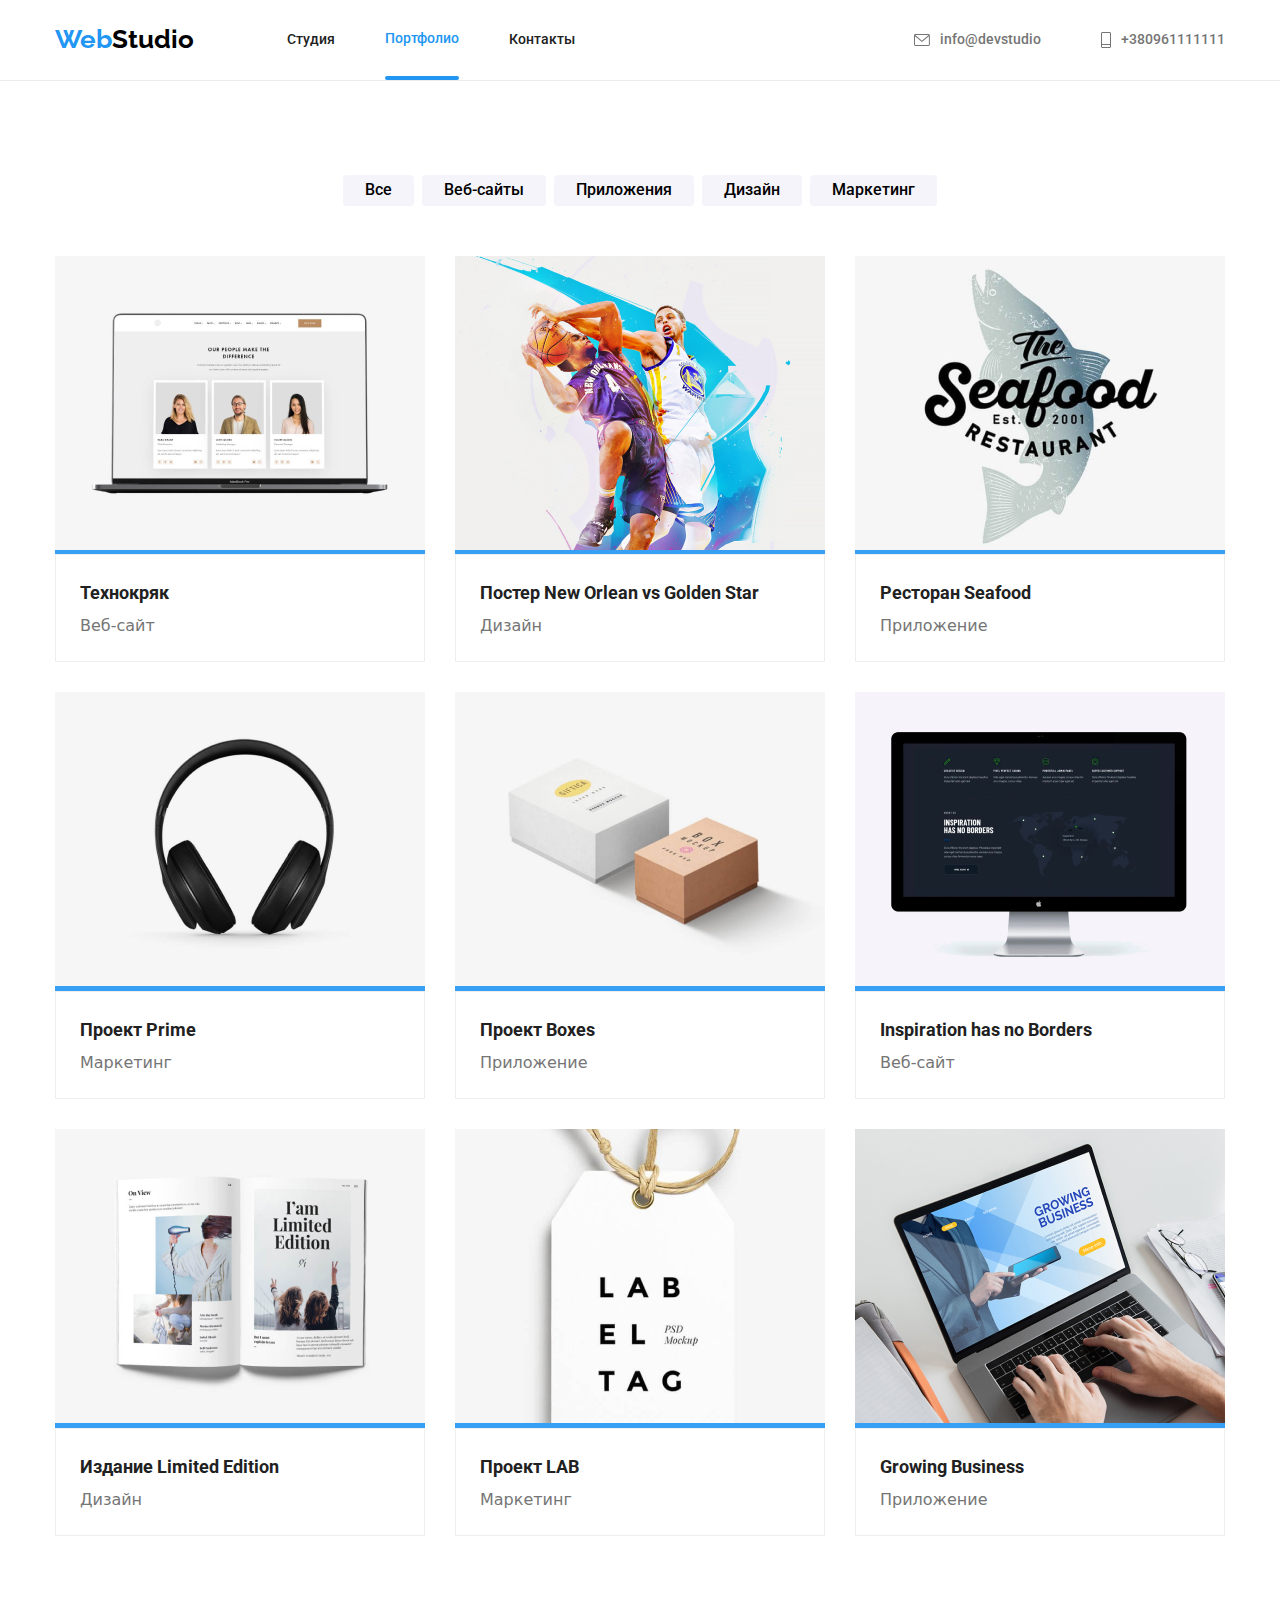
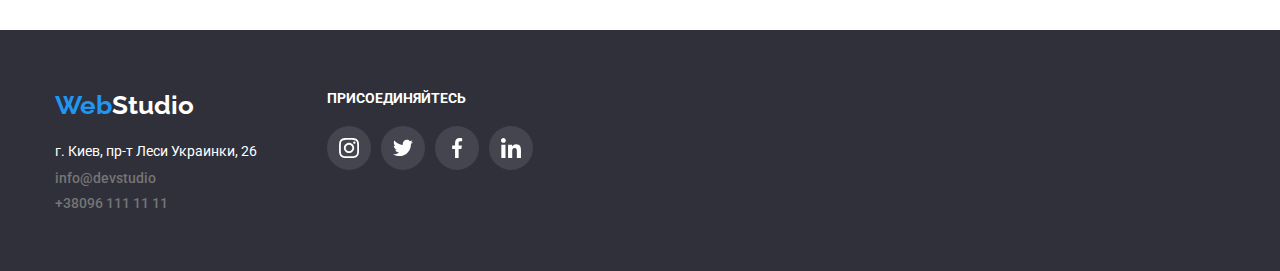
==== portfolio.html @ ab459bc2 "first commit" ====
<!DOCTYPE html>
<html lang="en">
<head>
    <meta charset="UTF-8">
    <meta http-equiv="X-UA-Compatible" content="IE=edge">
    <meta name="viewport" content="width=device-width, initial-scale=1.0">
    <title>Document</title>
    
    <link rel="stylesheet" href="https://cdnjs.cloudflare.com/ajax/libs/modern-normalize/1.0.0/modern-normalize.min.css">
    <link rel="stylesheet" href="./css/styles.css">
    <link rel="preconnect" href="https://fonts.gstatic.com">
    <link href="https://fonts.googleapis.com/css2?family=Raleway:wght@700&family=Roboto:wght@400;500;700;900&display=swap"
        rel="stylesheet">
</head>
<body>
    <header class="page-header">
        <div class="container">
        <!--upper part of site-->
        <a class="studio-link" href="./index.html"><span>Web</span>Studio</a>  
        <nav class="navigation" >
            <ul class="options">
                <li class="header-link">
                    <a class="link" href="./index.html">Студия</a>
                </li>
                <li class="header-link">
                    <a class="link-current" style="color: #2196F3" href="./portfolio.html">Портфолио</a>
                </li>
                <li class="header-link">
                    <a class="link" href="">Контакты</a>
                </li>
            </ul>
        </nav>
    <!--h2-->
    <ul class="email phone">
        <li class="our-contacts">
              
        <a class="header-link mail" href="mail:info@devstudio"> <svg class="icon-contact">
            <use href="./images/symbol-defs.svg#icon-envelope"></use>
        </svg> info@devstudio</a>

        </li>
        <li class="our-contacts">
            
            <a class="header-link telephone" href="tel:+380961111111"> <svg class="icon-contact-phone">
                <use href="./images/symbol-defs.svg#icon-Vector"></use>
            </svg> +380961111111</a>

        </li>
    </ul>

      </div>
    </header>

<main>
    <!--buttons section-->
<section class="container-buttons bigger-section">
<div class="container-pictures">

    <ul class="buttons">
        <li class="button-list">
            <button type="button" class="button-one">Все</button>
        </li>
        <li class="button-list">
            <button type="button" class="button-one">Веб-сайты</button>
        </li>
        <li class="button-list">
            <button type="button" class="button-one">Приложения</button>
        </li>
        <li class="button-list">
            <button type="button" class="button-one">Дизайн</button>
        </li>
        <li class="button-list"> 
            <button type="button" class="button-one">Маркетинг</button>
        </li>
    </ul>



<!--pictures -->


    <ul class="first-pics">

    <li class="last-pics">
    <a class="thumb" href="">
    <article>

        <div class="overlay-card">
            <img src="./images/proj1.jpg" alt="project1" width="370" />

            <div class="proj-overlay">
                <p class="overlay-text">
                    Технокряк это современная площадка распространения коронавируса. Компании используют эту платформу для цифрового шпионажа и атак на защищённые сервера конкурентов.
                </p>

           </div>
        </div>


        <div class="big-border">
            <h4>Технокряк</h4>
            <h5>Веб-сайт</h5>
        </div>
    </article>
    </a>
    </li>
    
        <li class="last-pics">
            <a class="thumb" href="">
                <article>
            
                    <div class="overlay-card">
            <img src="./images/proj2.jpg" alt="project2" width="370" />
            <div class="proj-overlay">
                <p class="overlay-text">
                    Технокряк это современная площадка распространения коронавируса. Компании используют эту платформу для цифрового шпионажа и атак на защищённые сервера конкурентов.
                </p>

           </div>
        </div>
        <div class="big-border">
            <h4>Постер New Orlean vs Golden Star</h4>
            <h5>Дизайн</h5>
        </div>
        </li>

        <li class="last-pics">
            <a class="thumb" href="">
                <article>
            
                    <div class="overlay-card">
            <img src="./images/proj3.jpg" alt="project3" width="370" />
            <div class="proj-overlay">
                <p class="overlay-text">
                    Технокряк это современная площадка распространения коронавируса. Компании используют эту платформу для цифрового шпионажа и атак на защищённые сервера конкурентов.
                </p>

           </div>
        </div>
        <div class="big-border"> 
            <h4>Ресторан Seafood</h4>
            <h5>Приложение</h5>
        </div>
        </li>

        <li class="last-pics">
            <a class="thumb" href="">
                <article>
            
                    <div class="overlay-card">
            <img src="./images/proj4.jpg" alt="project4" width="370" />
            <div class="proj-overlay">
                <p class="overlay-text">
                    Технокряк это современная площадка распространения коронавируса. Компании используют эту платформу для цифрового шпионажа и атак на защищённые сервера конкурентов.
                </p>

           </div>
        </div>
        <div class="big-border">
            <h4>Проект Prime</h4>
            <h5>Маркетинг</h5>
        </div>
        </li>

        <li class="last-pics">
            <a class="thumb" href="">
                <article>
            
                    <div class="overlay-card">
            <img src="./images/proj5.jpg" alt="project5" width="370" />
            <div class="proj-overlay">
                <p class="overlay-text">
                    Технокряк это современная площадка распространения коронавируса. Компании используют эту платформу для цифрового шпионажа и атак на защищённые сервера конкурентов.
                </p>

           </div>
        </div>
        <div class="big-border">
            <h4>Проект Boxes</h4>
            <h5>Приложение</h5>
        </div>
        </li>

        <li class="last-pics">
            <a class="thumb" href="">
                <article>
            
                    <div class="overlay-card">
            <img src="./images/proj6.jpg" alt="project6" width="370" />
            <div class="proj-overlay">
                <p class="overlay-text">
                    Технокряк это современная площадка распространения коронавируса. Компании используют эту платформу для цифрового шпионажа и атак на защищённые сервера конкурентов.
                </p>

           </div>
        </div>
        <div class="big-border">
            <h4>Inspiration has no Borders</h4>
            <h5>Веб-сайт</h5>
        </div>
        </li>

        <li class="last-pics">
            <a class="thumb" href="">
                <article>
            
                    <div class="overlay-card">
            <img src="./images/proj7.jpg" alt="project7" width="370" />
            <div class="proj-overlay">
                <p class="overlay-text">
                    Технокряк это современная площадка распространения коронавируса. Компании используют эту платформу для цифрового шпионажа и атак на защищённые сервера конкурентов.
                </p>

           </div>
        </div>
        <div class="big-border">
            <h4>Издание Limited Edition</h4>
            <h5>Дизайн</h5>
        </div>
        </li>

        <li class="last-pics">
            <a class="thumb" href="">
                <article>
            
                    <div class="overlay-card">
            <img src="./images/proj8.jpg" alt="project8" width="370" />
            <div class="proj-overlay">
                <p class="overlay-text">
                    Технокряк это современная площадка распространения коронавируса. Компании используют эту платформу для цифрового шпионажа и атак на защищённые сервера конкурентов.
                </p>

           </div>
        </div>
        <div class="big-border">
            <h4>Проект LAB</h4>
            <h5>Маркетинг</h5>
        </div>
        </li>

        <li class="last-pics">
            <a class="thumb" href="">
                <article>
            
                    <div class="overlay-card">
            <img src="./images/proj9.jpg" alt="project9" width="370" />
            <div class="proj-overlay">
                <p class="overlay-text">
                    Технокряк это современная площадка распространения коронавируса. Компании используют эту платформу для цифрового шпионажа и атак на защищённые сервера конкурентов.
                </p>

           </div>
        </div>
        <div class="big-border">
            <h4>Growing Business</h4>
            <h5>Приложение</h5>
        </div>
        </li>
    </ul>

</div>
</section>

</main>

<footer>
    
        <div class="last-container">
   
<ul class="footer-contacts">
<a class="website-name-footer" href="./index.html"><span>Web</span>Studio</a>

<adress>
    <div class="container-adress">
    <h6>г. Киев, пр-т Леси Украинки, 26</h6>
        

            <li>
                <a class="header-link one" href="mailto:info@devstudio">info@devstudio</a>
            </li>
            <li>
                <a class="header-link" href="tel:+380961111111">+38096 111 11 11</a>
            </li>
    </div>        
</adress>    
</ul>     

<ul class="footer-icons">
            <h3 class="adress-divide">ПРИСОЕДИНЯЙТЕСЬ</h3>
            <ul class="footer-media">
                <li class="media-icon">
                  <a class="last-icons" href="">
                      <svg class="button-icon my-footer">
                          <use href="./images/symbol-defs.svg#icon-instagram"></use>
                      </svg>
                  </a>
                </li>
                <li class="media-icon">
                    <a class="last-icons" href="">
                        <svg class="button-icon my-footer">
                            <use href="./images/symbol-defs.svg#icon-twitter"></use>
                        </svg>
                    </a>
                </li>
                <li class="media-icon">
                    <a class="last-icons" href="">
                        <svg class="button-icon my-footer">
                            <use href="./images/symbol-defs.svg#icon-facebook"></use>
                        </svg>
                    </a>
                </li>
                <li class="media-icon">
                    <a class="last-icons" href="">
                        <svg class="button-icon my-footer">
                            <use href="./images/symbol-defs.svg#icon-linkedin"></use>
                        </svg>
                    </a>
                </li>
        </ul>
       
</ul>
         
    

</div>

</footer>

</body>
</html>
---- css/styles.css ----
:root {
  --accent-color: var(--accent-color) #2196f3;
  --main-colour: #212121;
  --second-colour: #757575;
  --main-title-color: #ffffff;
  --button-color: #ffffff;
  --p-color: #757575;
  --adress-color: #ffffff;

}

/*універсальний селектор */

/** {
  box-sizing: border-box;
  margin: 0px;
  padding: 0px;}*/


span {
  color: #2196f3;
}

.main-title h1{
text-transform: uppercase;
font-family: Roboto;
font-style: normal;
font-weight: 900;
font-size: 44px;
line-height: 1.3;
color: #FFFFFF;
text-align: center;
margin-top: 0;
}
.backdrop{
  visibility: inherit;
  position: fixed;
  top: 0;
  left: 0;
  width: 100%;
  height: 100%;
  background-color: rgba(0, 0, 0, 0.2);;
  opacity: 1;
  transition: opacity 250ms cubic-bezier(0.4, 0, 0.2, 1);
}
.backdrop.is-hidden{
opacity: 0;
pointer-events: none;
visibility: hidden;
}

.close{
  fill: black;
  stroke: 1px;
  width: 30px;
  height: 30px;
  background-color: transparent;
}
.modal{
  position: absolute;
  top: 50%;
  left: 50%;
  transform: translate(-50%, -50%) scale(1);

  width: 528px;
  height: 581px;
  background-color: #FFFFFF;
  padding: 40px 43px;
  box-shadow: 0px 1px 3px rgba(0, 0, 0, 0.12), 0px 1px 1px rgba(0, 0, 0, 0.14), 0px 2px 1px rgba(0, 0, 0, 0.2);
  border-radius: 4px; 
}

.modal-button{
position: absolute;
top: 8px;
right: 8px;
width: 30px;
height: 30px;
background-color: white;
border: 1px solid rgba(0, 0, 0, 0.1);
border-radius: 50%;
margin-top: 8px;
margin-right: 8px;
display: flex;
align-items: center;
cursor: pointer;
transition: fill 250ms cubic-bezier(0.4, 0, 0.2, 1);
}
.modal-button:hover,
.modal-button:focus{
  fill: #2196F3;
}



.box {
  width: 1200px;
  margin-left: auto;
  margin-right: auto;
  margin-bottom: 0;
}
.main-title{
  max-width: 1600px;
  padding-top: 200px;
  padding-bottom: 200px;
  margin: 0 auto;
  background: linear-gradient( to right, rgba(47, 48, 58, 0.4), rgba(47, 48, 58, 0.4)),url(../images/background.jpg);
background-size: 1600px;
}
  
.header-link {
color: #757575;
font-family: Roboto;
font-style: normal;
font-weight: 500;
font-size: 14px;
line-height: 1.1;
transition-property: color;
transition-duration: 250ms;
transition-timing-function: cubic-bezier(0.4, 0, 0.2, 1);

}

.one{
  margin-bottom: 9px;
  margin-top: 9px;
}

.header-link:hover,
.header-link:focus {
  color: #2196f3;
}



.phone a {
  display: flex;
  align-items: center;
}

.mail::before{
background-image: url(../images/team2.jpg);
fill: red;
width: 16px;
height: 12px;
stroke: #757575;

}


.email-icon:hover {
  stroke: #2196F3 ;
  fill: #2196F3;
}

.icon-contact{
width: 16px;
height: 12px;
fill: #757575;
margin-right: 10px;
fill: currentColor;
}

.icon-contact:hover{
  border: 1px;
  fill: #2196F3;
}

.icon-contact-phone{
  width: 10px;
  height: 16px;
  fill: #757575; 
  margin-right: 10px;
  fill: currentColor;
}
.our-contacts{
  display: flex;
  align-items: center;
}

.icon-contact-phone:hover{
  border: 1px;
  fill: #2196F3;
}
.our-contacts a{
margin-left: 10px;
}
  .email {
  display: flex;
  margin-left: auto;
  font-family: Roboto;
  font-style: normal;
  font-weight: 500;
  font-size: 14px;
  line-height: 1.14px;
  }
  .email li:not(:last-child) {
    margin-right: 50px;
  }

.studio-link{
  font-family: Raleway;
  font-style: normal;
  font-weight: bold;
  font-size: 26px;
  line-height: 1.2;
  color: #000000;
  margin-right: 93px;
  }

  /*.container-buttons li {
  display: inline-block;
  font-family: Roboto;
  font-style: normal;
  font-weight: 500;
  font-size: 16px;
  line-height: 1.6;
  color: var(--main-colour);
  background-color: #F5F4FA;
  border-radius: 4px; 
  width: 1200px;
  margin: 0 auto;
  margin-bottom: 50px;
 }*/



.container-buttons:hover,
:focus {color: white;
}
.bigger-section{
  padding-top: 94px;
  padding-bottom: 94px;
}
.button-one {
text-align: center;
cursor: pointer;
padding: 6px 22px;
background-color: #f5f4fa;
border: transparent;
border-radius: 4px;
font-family: Roboto;
font-weight: 500;
transition-duration: 250ms;
box-shadow: color;
transition-property: background-color, color, box-shadow;
transition-timing-function: cubic-bezier(0.4, 0, 0.2, 1);
}

.button-one:hover,
.button-one:focus {
  color: white;
  background-color: #2196F3;

  box-shadow: 0px 3px 1px rgba(0, 0, 0, 0.1), 0px 1px 2px rgba(0, 0, 0, 0.08), 0px 2px 2px rgba(0, 0, 0, 0.12);
}
ul {
  list-style: none;
  margin: 0;
  padding: 0;

}

a {
  text-decoration: none;
  color: inherit;
}

.darkFontSecond {
  background-color: #2f303a;
  width: 1600px;
  height: 252px;
  left: 0px;
  top: 1628px;
}
/*section {
  background: #e5e5e5;*/

.page {
  border: 1px solid black;
}
  .page-header {
    border-bottom: 1px solid #ECECEC;
    padding-top: 24px;
    padding-bottom: 24px;
  }

/*section {
  background: #e5e5e5;*/
}


background-image: url("../images/background.jpg");
h1 {
  display: inline-block;
 list-style: none;
 margin: 0;
 padding: 0;
 margin-top: 0;
 margin-bottom: 30px;
}
.container {
  display: flex;
  width: 1200px;
  padding-left: 15px;
  padding-right: 15px;
  margin: 0 auto;
  align-items: center;
  border-bottom: 1px solid transparent;
}
.navigation a {
  align-items: center;
  display: flex;
  font-family: Roboto;
  font-size: 14px;
  font-style: normal;
  font-weight: 500;
  line-height: 1.1;
  color: var(--main-colour);
 
}
.navlist {
display: flex;
margin-top: 32px;
margin-bottom: 32px;
margin-left: 93px;
width: 294px;
}

.descript{
  display: flex;
  justify-content: space-between;
  margin-right: 30px;
}

.navlist > .header-link:not(:last-child) {
  margin-right: 50px;
}

.contactlist {
  display: flex;
  margin-left: auto;
}

.options .link{
  text-decoration: none;
  font-weight: 500;
  font-size: 14px;
  line-height: 1.2;
  transition-property: color;
  transition-duration: 250ms;
  transition-timing-function: cubic-bezier(0.4, 0, 0.2, 1);
}
.options:hover,
.options:focus{
color: #2196F3;
}
.link-current{
  color: #2196F3;
  position: relative;
}

.link-current::after{
  display: block;
  content: "";
  position: absolute;
  left: 0;
  bottom: 0;
  top: 45px;
  display: block;
  width: 100%;
  height: 4px;
  background-color: #2196F3;
  opacity: 0;
  transition: opacity 250ms cubic-bezier(0.4, 0, 0.2, 1);
}
.link-current::after{
  opacity: 1;
  border-radius: 2px;

}
.options {
  display: flex;
  /*margin-top: 32px;
  margin-bottom: 32px;
  margin-left: 93px;
  width: 294px;*/
  justify-content: space-between;
  }

.options li:not(:last-child) {
  margin-right: 50px;
}


.header-link {
  display: block;
  position: relative;
  text-decoration: none;

}

.buttons {
display: flex;
justify-content: center;
margin-bottom: 50px;
}

.buttons >.button-list:not(:last-child){
  margin-right: 8px;
}
.button-first:hover,
.button-first:focus {
  color: white;
}

.button-first  {
  font-family: Roboto;
  font-weight: 700;
  font-style: normal;
  font-size: 16px;
  line-height: 1.8;
  color: var(--button-color);
  background-color: #2196F3;
  border-radius: 4px;
  cursor: pointer;
  padding: 10px 32px;
  border: 1px solid #2196F3;
  margin-top: 30px;
  margin-left: auto;
  margin-right: auto;
  display: block;
  cursor: pointer;
}

h3{
  list-style: none;
 margin: 0;
 padding: 0;
 margin-bottom: 10px;
}
p{
 margin: 0;
 padding: 0;
}

.small-border{
  padding-top: 30px;
  padding-bottom: 30px;
  padding-left: 32px;
 padding-right: 32px;
 text-align: center;
 background-color: #ffffff;
}
.small-border-two{
  padding-top: 30px;
  padding-bottom: 30px;
  padding-left: 32px;
 padding-right: 32px;
 text-align: center;
 background-color: #ffffff;
  
}
.small-border-three{
  padding-top: 30px;
  padding-bottom: 30px;
  padding-left: 32px;
 padding-right: 32px;
 text-align: center;
 background-color: #ffffff;
  
}
.small-border-four{
  padding-top: 30px;
  padding-bottom: 30px;
  padding-left: 32px;
 padding-right: 32px;
 text-align: center;
 background-color: #ffffff;
  
}
.details-section{
  padding-top: 94px;
  padding-bottom: 94px;
}
.container-details{
  width: 1200px;
  padding-left: 15px;
  padding-right: 15px;
  margin: 0 auto;
}
.container-details h3 {
  font-family: Roboto;
  font-style: normal;
  font-weight: bold;
  font-size: 16px;
  line-height: 1.3;
  color: var(--main-colour);
}
.container-details p {
  font-family: Roboto;
  font-style: normal;
  font-weight: normal;
  font-size: 14px;
  line-height: 1.7;
  color: var(--second-colour);
}
.small-title {
  margin-bottom: 10px;
  text-align: center;
}

.box-one{
width: 270px;
height: 120px;
background: #F5F4FA;
border-radius: 4px;

background-image: url(../images/description.svg);
background-repeat: no-repeat;
background-position: center;
margin-bottom: 30px;
display: flex;
align-items: center;
justify-content: space-between;
}

.box-two{
  width: 270px;
  height: 120px;
  background: #F5F4FA;
  border-radius: 4px;
  background-image: url(../images/description-1.svg);
  background-repeat: no-repeat;
  background-position: center;
  margin-bottom: 30px;
display: flex;
align-items: center;
justify-content: space-between;
  }

.box-three{
  width: 270px;
  height: 120px;
  background: #F5F4FA;
  border-radius: 4px;
  
  background-image: url(../images/description-2.svg);
  background-repeat: no-repeat;
  background-position: center;
  margin-bottom: 30px;
display: flex;
align-items: center;
justify-content: space-between;
}

.box-four{
width: 270px;
height: 120px;
background: #F5F4FA;
border-radius: 4px;

background-image: url(../images/description-3.svg);
background-repeat: no-repeat;
background-position: center;
margin-bottom: 30px;
display: flex;
align-items: center;
justify-content: space-between;
}

 h2{
  font-family: Roboto;
  font-style: normal;
  font-weight: bold;
  font-size: 36px;
  line-height: 1.2;
  color: var(--main-colour);
  
}
.container-pics{
width: 1200px;
padding-left:15px ;
padding-right: 15px;
margin: 0 auto;
padding-bottom: 94px;

.container-pics-three{
  padding-bottom: 94px;
}
}


.main-pic{
position: relative;
}
.small-pic{
position: absolute;
width: 370px;
height: 70px;
background-color: #2F303A;
opacity: 80%;
bottom: 0;
display: flex;
align-items: center;
justify-content: center;
}

.small-pic h6{
  text-align: center;
  font-family:Roboto;
  font-weight: 700;
  font-style: normal;
  font-size: 14px;
  line-height: 1.14;
color: #FFFFFF;
text-transform: uppercase;
margin-left: auto;
margin-right: auto;
margin: 0;
padding: 0;
 
}

.card-set {
  padding: 0px;
  margin: 0px;
  list-style: none;
  display: flex;
  flex-wrap: wrap;
}

.card-set >.item:not(:last-child) {
margin-right: 30px;
}

.container-team{
  width: 1200px;
  margin-left: auto;
  margin-right: auto;
  background-color: #F5F4FA;
  padding-left: 15px;
  padding-right: 15px;
}

.team-section{
  padding-top: 94px;
  padding-bottom: 94px ;
  background-color:#F5F4FA;
}
.my-team {
  display: flex;
  margin: 0;
  padding: 0;
  list-style: none;
}
.my-team > .team-items:not(:last-child) {
margin-right: 30px;
}

p{
  text-align: center;
}

.social-media{
  width: 44px;
  height: 44px;
  background-color: rgba(255, 255, 255, 0.1);;
  border-radius: 50px;
  justify-content: center;
  align-items: center;
}

.social-media:hover,
.social-media:focus {
  border: 1px;
  fill: white;
  color: #2196F3;
}



.insta-icon{
  width: 20px;
  height: 20px;
}

.change-insta {
  
width: 44px;
height: 44px;
display: flex;
border-radius: 50px;
justify-content: center;
align-items: center;

fill: #AFB1B8;
background-color:transparent;
transition-property: fill, background-color;
transition-duration: 250ms;
transition-timing-function: cubic-bezier(0.4, 0, 0.2, 1);

}

.change-insta:hover,
.change-insta:focus {
  background-color:#2196F3;
  fill: white;
}

.my-footer {
  width: 20px;
  height: 20px;
  fill: white;
  justify-content: center;
  align-items: center;
}
.media {
  display: flex;
  width: 206px;
  margin: 0;
  padding: 0;
  margin-top: 20px;
  justify-content: space-between;
  margin-left: auto;
  margin-right: auto;
}
footer{
  padding-top: 60px;
  padding-bottom: 60px;
  background-color: #2f303a;
}
}
.footer-icons{
  display: flex;
  width: 206px;
  margin: 0;
  padding: 0;
  margin-top: 20px;
  margin-left: auto;
  margin-right: auto;
}

.footer-media{
 display: flex;
 width: 206px;
 margin: 0;
 padding: 0;
 margin-top: 20px;
 justify-content: space-between;
 margin-left: auto;
 margin-right: auto;
}

/*.footer-icons{
  display: flex;
  flex-direction: column;
  justify-content: space-between;
}*/
.last-icons{
width: 44px;
height: 44px;
background-color: rgba(255, 255, 255, 0.1);
display: flex;
border-radius: 50px;
justify-content: center;
transition-property:background-color;
align-items: center;}


.last-icons:hover,
.last-icons:focus{
background-color: #2196F3;
}

.media > .media-icon:not(:last-child){
  margin-right: 10px;
}




.footer-media {
  display: flex;
  width: 206px;
  margin: 0;
  padding: 0;
  margin-top: 20px;
  justify-content: space-between;
  margin-left: auto;
  margin-right: auto;
}
.footer-media > .media-icon:not(:last-child){
  margin-right: 10px;
}



/*.footer-media li{
width: 44px;
height: 44px;
background-color: rgba(255, 255, 255, 0.1);;
border-radius: 50px;
justify-content: center;
align-items: center;
}

.footer-media li:hover{
  background-color:#2196F3
}*/

/*.footer-icons {
display: flex;
justify-content: space-between;
margin: 0;
padding: 0;
}*/

.company-divide:hover,
.company-divide:focus {
  color: #2196F3;
}


.company-divide{
  display: flex;
  justify-content: space-between;
 margin: 0;
 padding: 0;
}
.company-divide >.company-li:not(:last-child){
  margin-right: 30px;
}
.company-li{
  margin-left: auto;
 margin-right: auto;
}

.logo-icon{
  width: 106px;
  height: 60px;
 
}

.change-company {
  fill: #AFB1B8;

  padding: 16px 32px;
  border: 1px solid #AFB1B8;
  border-radius: 4px;
  margin-left: auto;
  margin-right: auto;
  display: block;
  text-align: center;
  transition-property: fill, border-color;
  transition-duration: 250ms;
  transition-timing-function: cubic-bezier(0.4, 0, 0.2, 1);
}

.change-company:hover,
.change-company:focus{
  fill: #2196F3;
  border-color: #2196F3;
}

 

.clients-section {
  padding: 0;
  padding-bottom: 94px;
  padding-top: 94px;
}
.container-clients h2{
  margin-bottom: 50px;
  
}
.company{
margin-right: 30px;
background-image: url(../images/logo.svg);
background-repeat: no-repeat;
background-position: center;
}


.company-zero{
  background-image: url(../images/logo.svg);
  background-repeat: no-repeat;
background-position: center;
}

.company-one{
  
  background-image: url(../images/logo-one.svg);
  background-repeat: no-repeat;
  background-position: center;
}
.company-two{
  
  background-image: url(../images/logo-2.svg);
  background-repeat: no-repeat;
  background-position: center;
}
.company-three{
  
  background-image: url(../images/logo-33.svg);
  background-repeat: no-repeat;
  background-position: center;
}
.company-four{
  
  background-image: url(../images/icon-client4.svg);
  color: #AFB1B8;
  background-repeat: no-repeat;
  background-position: center;
}
.company-five{
 
  background-image: url(../images/logo-5.svg);
  background-repeat: no-repeat;
  background-position: center;
}
.container-clients{
  width: 1200px;
  margin-left: auto;
  margin-right: auto;
  padding-left: 15px;
  padding-right: 15px;
  }

.company {
width: 170px;
height: 92px;
border: 1px solid #AFB1B8;
box-sizing: border-box;
border-radius: 4px;
}
.company-one{
  width: 170px;
  height: 92px;
  border: 1px solid #AFB1B8;
  box-sizing: border-box;
  border-radius: 4px;
}
.company-two{
  width: 170px;
  height: 92px;
  border: 1px solid #AFB1B8;
  box-sizing: border-box;
  border-radius: 4px;
}
.company-three{
  width: 170px;
  height: 92px;
  border: 1px solid #AFB1B8;
  box-sizing: border-box;
  border-radius: 4px;
}
.company-four{
  width: 170px;
  height: 92px;
  border: 1px solid #AFB1B8;
  box-sizing: border-box;
  border-radius: 4px;
}
.company-five {
  width: 170px;
  height: 92px;
  border: 1px solid #AFB1B8;
  box-sizing: border-box;
  border-radius: 4px;
}


h2 {
  font-family: Roboto;
  font-style: normal;
  font-weight: bold;
  font-size: 36px;
  line-height: 1.2;
  color: var(--main-colour);
  text-align: center;
  list-style: none;
 margin: 0;
 padding: 0;
 margin-bottom: 50px;
}



.container-third h3 {
  font-family: Roboto;
  font-style: normal;
  font-weight: 500;
  font-size: 16px;
  line-height: 1.2;
  color: var(--main-colour);
}

.container-third p {
  font-family: Roboto;
  font-style: normal;
  font-weight: normal;
  font-size: 16px;
  line-height: 1.2;
  color: var(--p-color);
}


.last-container{
  width: 1200px;
  padding-left: 15px;
  padding-right: 15px;
  margin: 0 auto;
}
.last-container{
  display: flex;
}
.container-adress{
  font-family: Roboto;
  font-style: normal;
  font-weight: normal;
  font-size: 14px;
  line-height: 1.5;
  color: white;
}
.last-container h6 {
font: Roboto;
font-weight: 400px;
list-style: none;
size: 14px;
color: #ffffff;
margin-bottom: 9px;
}

.footer-contacts {
  margin-right: 70px;
}
h6 {
  font-family: Roboto;
  font-style: normal;
  font-weight: normal;
  font-size: 14px;
  line-height: 1.5;
  color: white;
  margin-top: 20px;
  margin-bottom: 9px;
  
}

.footer-contacts p{
font: Roboto;
font-weight: 400;
font-style: normal;
size: 14px;
line-height: 1.7px;
color: #FFFFFF;
margin-bottom: 9px;

}


.adress-divide {
  font-family: Roboto;
  font-weight: 700;
  font-style: normal;
  font-size: 14px;
  Line height: 1.17px;
  color: white;
  margin-bottom: 20px;
}

.website-name-footer {
  color: #ffffff;
  font-family: Raleway;
  font-style: normal;
  font-weight: bold;
  font-size: 26px;
  line-height: 1.2;
  margin-bottom: 20px;
  display: block;
}
.website-name-footer a {
  margin-bottom: 20px;
}
.container-pictures{
  width: 1200px;
  margin: 0 auto;
  padding: 0 15px;
}



.big-border {
  align-items: center;
  display: block;
  padding: 20px 24px;
  border: 1px solid #EEEEEE;
  

}

/*.techno:hover .techno-text{
  opacity: 90%;
}

.techno{
  position: relative;
}

.techno-text:hover{
  position: absolute;
  width: 370px;
  height: 294px;
  background-color: #2196F3;
  opacity: 0;
  top: 0;
  left: 0;
  transition: 250ms;
}
}


.techno-text h6:hover{
font-family: Roboto;
font-style: normal;
font-weight: normal;
font-size: 18px;
line-height: 28px;
margin-left: 24px;
margin-right: 24px;
margin-top: 63px;
margin-bottom: 63px;

}
*/

.first-pics{
padding: 0;
margin: 0;
list-style: none;
display: flex;
flex-wrap: wrap;
margin-left: -30px;
margin-top: -30px;
}

.first-pics >.last-pics{
flex-basis: calc(100% / 3 - 30px);
margin-left: 30px;
margin-top: 30px;
}

.first-pics li{
  transition-property: box-shadow;
  transition-duration: 250ms;
  width: 404px;
  transition-timing-function: cubic-bezier(0.4, 0, 0.2, 1);
}

.overlay-card{
  position: relative;
  overflow: hidden;
}
.proj-overlay{
  position: absolute;
  content: "";
  top: 0;
  left: 0;
  width: 370px;
  height: 294px;
  background-color: #2196F3;
  opacity: 90%;
  transform: translateY(100%);
  transition: transform 250ms cubic-bezier(0.4, 0, 0.2, 1);
}
.overlay-text{
position: absolute;
transform: translate(-50%, -50%);
top: 50%;
left: 50%;
display: flex;
justify-content: center;
width: 322px;
height: 168px;
align-items: center;
margin: 0;
color: #FFFFFF;
font-size: 18px;
line-height: 1.56;
}

.thumb{
  text-decoration: none;
  display: block;
}

.thumb:hover .proj-overlay{
  cursor: pointer;
  transform: translate(0);
  opacity: 0px 1px 1px rgb(0 0 0 / 12%), 0px 4px 4px rgb(0 0 0 / 6%),
  1px 4px 6px rgb(0 0 0 / 16%);
}

.thumb:focus .proj-overlay{
  cursor: pointer;
  transform: translate(0);
  opacity: 0px 1px 1px rgb(0 0 0 / 12%), 0px 4px 4px rgb(0 0 0 / 6%),
  1px 4px 6px rgb(0 0 0 / 16%);
  animation: 0px 1px 1px rgb(0 0 0 / 12%), 0px 4px 4px rgb(0 0 0 / 6%),
  1px 4px 6px rgb(0 0 0 / 16%);
}

.thumb:hover,
.thumb:focus{
  box-shadow: 0px 1px 1px rgba(0, 0, 0, 0.12), 0px 4px 4px rgba(0, 0, 0, 0.06), 1px 4px 6px rgba(0, 0, 0, 0.16);
}

.team-items {
  box-shadow: 0px 1px 3px rgba(0, 0, 0, 0.12), 0px 1px 1px rgba(0, 0, 0, 0.14), 0px 2px 1px rgba(0, 0, 0, 0.2);
border-radius: 0px  4px 4px;

}
.last-pics h4 {
  font-family: Roboto;
  font-style: normal;
  font-weight: bold;
  font-size: 18px;
  line-height: 2;
  color: var(--main-colour);
  margin: 20px 0 4px 0;
  margin-right: 24px;
  list-style: none;
 margin: 0;
 padding: 0;
}

h5 {
  /*font-family: Roboto;*/
  font-style: normal;
  font-weight: normal;
  font-size: 16px;
  line-height: 1.9;
  color: var(--second-colour);
  list-style: none;
  margin: 0;
  padding: 0;
}
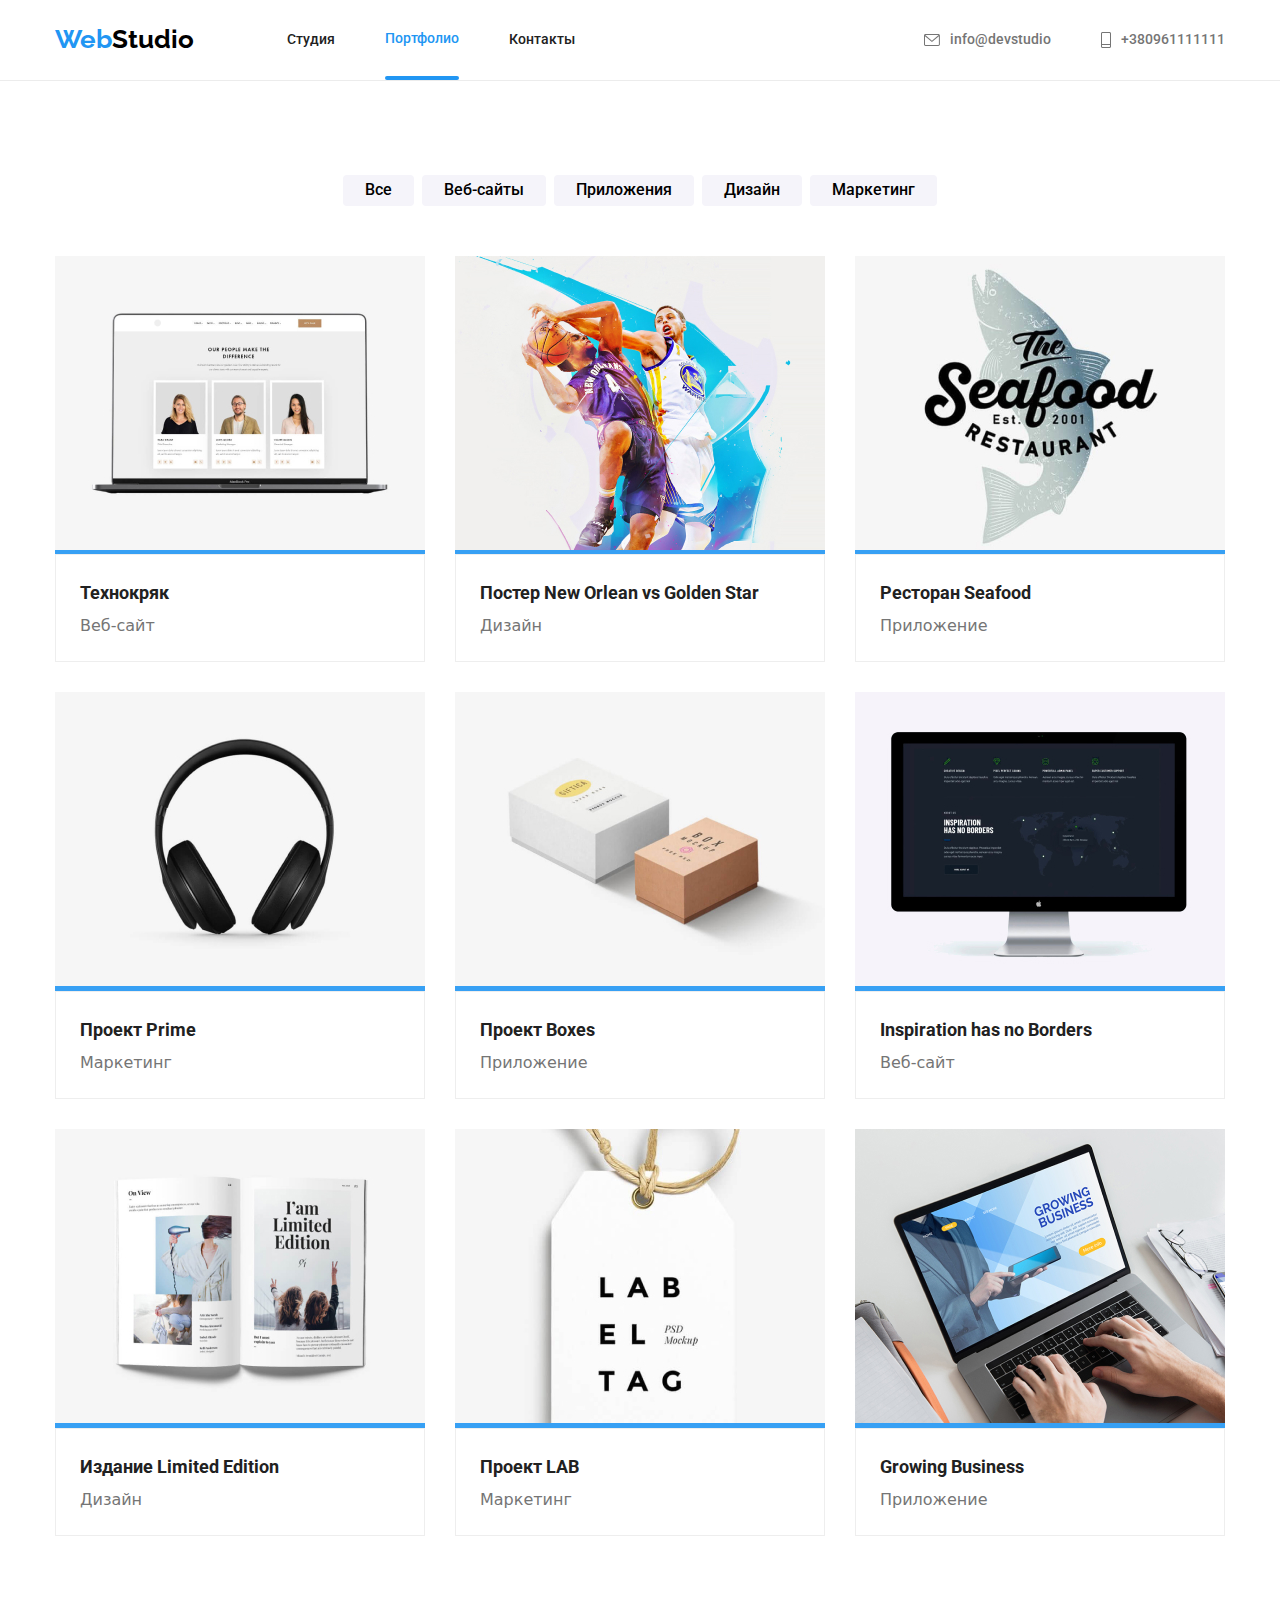
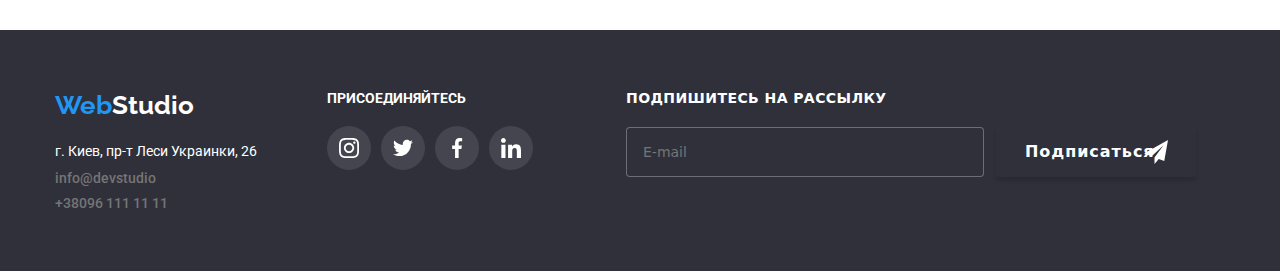
==== commit 42175b2f: "soon" ====
--- a/portfolio.html
+++ b/portfolio.html
@@ -319,7 +319,18 @@
         </ul>
        
 </ul>
-         
+  
+<div class="footer-subscription">
+    <span class="subscription-text">Подпишитесь на рассылку</span>
+    <form class="footer-form-sub">
+        <label for="email">
+           <input class="sub-email" type="email" name="email" id="email" placeholder="E-mail">
+        </label>
+        <button class="sub-button" type="button">Подписаться</button>
+
+        
+    </form>
+    </div>
     
 
 </div>
--- a/css/styles.css
+++ b/css/styles.css
@@ -41,7 +41,7 @@
   height: 100%;
   background-color: rgba(0, 0, 0, 0.2);;
   opacity: 1;
-  transition: opacity 250ms cubic-bezier(0.4, 0, 0.2, 1);
+  transition: opacity 250ms cubic-bezier(0.4, 0, 0.2, 1), visibility 250ms cubic-bezier(0.4, 0, 0.2, 1);
 }
 .backdrop.is-hidden{
 opacity: 0;
@@ -55,6 +55,7 @@
   width: 30px;
   height: 30px;
   background-color: transparent;
+  
 }
 .modal{
   position: absolute;
@@ -91,6 +92,173 @@
   fill: #2196F3;
 }
 
+.modal-title{
+color: #212121;
+text-align: center;
+font-family: Roboto;
+font-style: normal;
+font-weight: bold;
+font-size: 20px;
+line-height: 1.15;
+letter-spacing: 0.03em;
+}
+
+.form{
+  display: flex;
+  flex-direction: column;
+}
+
+.form-label{
+text-align: left;
+display: block;
+margin-bottom: 10px;
+font-family: Roboto;
+font-style: normal;
+font-weight: normal;
+font-size: 12px;
+line-height: 1.16;
+color: #757575;
+}
+
+.form-wrap{
+  position: relative;
+  display: block;
+  margin-top: 4px;
+}
+
+.form-input{
+  width: 100%;
+  height: 40px;
+  padding: 0;
+  padding-left: 42px;
+  border: 1px solid rgba(33, 33, 33, 0.2);
+  outline: none;
+  border-radius: 4px;
+  cursor: pointer;
+  transform: border 250ms cubic-bezier(0.4, 0, 0.2, 1);
+}
+
+.form-input:hover,
+.form-input:focus{
+  border-color: #188CE8;
+  transition: border 250ms cubic-bezier(0.4, 0, 0.2, 1);
+}
+
+.form-ic{
+  display: flex;
+  justify-content: center;
+  align-items: center;
+  position: absolute;
+  top: 50%;
+  width: 18px;
+  height: 18px;
+  margin-left: 12px;
+  transform: translateY(-50%);
+  transition: fill 250ms cubic-bezier(0.4, 0, 0.2, 1);
+}
+
+.form-ic:hover,
+.form-icon:focus{
+  fill:#2196F3;
+}
+
+.input-comment{
+text-align: left;
+display: block;
+font-family: Roboto;
+font-style: normal;
+font-weight: normal;
+font-size: 12px;
+line-height: 1.14;
+}
+
+.input-text{
+  width: 100%;
+  height: 120px;
+  padding-top: 12px;
+  padding-left: 16px;
+  margin-top: 4px;
+  margin-bottom: 20px;
+  resize: none;
+  font-size: 14px;
+line-height: 1.14;
+border: 1px solid rgba(33, 33, 33, 0.2);
+box-sizing: border-box;
+border-radius: 4px;
+outline: none; 
+transition: border 250ms cubic-bezier(0.4, 0, 0.2, 1);
+cursor: pointer;
+}
+
+.input-text:hover,
+.input-text:focus{
+border-color:#2196F3;
+transition: border 250ms cubic-bezier(0.4, 0, 0.2, 1);
+}
+
+.input-checkbox{
+  display: flex;
+  justify-content: end;
+  align-items: center;
+  margin-bottom: 30px;
+  cursor: pointer;
+}
+
+.checkbox-form{
+  display: inline-block;
+  font-size: 12px;
+  line-height: 1.16px;
+}
+
+.icons-checkbox{
+  display: inline-block;
+  width: 16px;
+  height: 15px;
+  background-color: white;
+  border-radius:4px;
+  border: 2px solid #000;
+  transition-property: background-color, border;
+  transition-duration: 250ms;
+  transition-timing-function:cubic-bezier(0.4, 0, 0.2, 1);
+}
+
+.icons-checkbox:hover,
+.icons-checkbox:focus{
+border-color: #2196f3;
+transition: border 250ms cubic-bezier(0.4, 0, 0.2, 1);
+}
+
+.checkbox-hidden-agreement{
+  position: absolute;
+  width: 1px;
+  height: 1px;
+  margin: -1px;
+  padding: 0;
+  overflow: hidden;
+  border: 0;
+  clip: rect(0 0 0 0);
+}
+
+.checkbox-hidden-agreement:checked + .icons-checkbox{
+  background-image: url(../images/Vector.svg);
+  background-color: var(--accent-color);
+  border-color: var(--accent-color);
+  background-size: contain;
+  background-origin: border-box;
+  background-repeat: no-repeat;
+}
+
+.checkbox-agree{
+  display: inline-block;
+  padding-left: 7px;
+  font-size: 14px;
+  line-height: 1.71;
+  color: #757575;
+}
+.agreement-conditions{
+  color: #2196f3;
+  transition: color 250ms cubic-bezier(0.4, 0, 0.2, 1);
+}
 
 
 .box {
@@ -118,7 +286,6 @@
 transition-property: color;
 transition-duration: 250ms;
 transition-timing-function: cubic-bezier(0.4, 0, 0.2, 1);
-
 }
 
 .one{
@@ -128,7 +295,10 @@
 
 .header-link:hover,
 .header-link:focus {
-  color: #2196f3;
+color: #2196F3;
+transition-property: color;
+transition-timing-function: cubic-bezier(0.4, 0, 0.2, 1);
+transition-duration: 250ms;
 }
 
 
@@ -182,9 +352,10 @@
   border: 1px;
   fill: #2196F3;
 }
-.our-contacts a{
+/*.our-contacts a{
 margin-left: 10px;
-}
+}*/
+
   .email {
   display: flex;
   margin-left: auto;
@@ -377,7 +548,13 @@
 .link-current::after{
   opacity: 1;
   border-radius: 2px;
-
+}
+
+.link:hover,
+.link:focus{
+color: #2196F3;
+transition-timing-function: cubic-bezier(0.4, 0, 0.2, 1);
+transition-duration: 250ms;
 }
 .options {
   display: flex;
@@ -752,6 +929,77 @@
  margin-right: auto;
 }
 
+.footer-subscription {
+  margin-left: 93px;
+  font-weight: 700;
+  font-size: 14px;
+  line-height: 1.14;
+  letter-spacing: 0.03em;
+  text-transform: uppercase;
+  color: #2f303a;
+}
+.subscription-text {
+  align-content: center;
+  font-weight: bold;
+  font-size: 14px;
+  line-height: 1.143;
+  letter-spacing: 0.03em;
+  text-transform: uppercase;
+  color: #fff;
+}
+.footer-form-sub {
+  display: flex;
+  width: 570px;
+  height: 86px;
+}
+
+.sub-email {
+  width: 358px;
+  height: 50px;
+  background-color: #2F303A;
+  margin-top: 20px;
+  margin-right: 12px;
+  padding-left: 16px;
+  color: rgba(255, 255, 255, 0.3);
+  border: 1px solid rgba(255, 255, 255, 0.3);
+  box-sizing: border-box;
+  border-radius: 4px;
+  outline: none;
+}
+.sub-button {
+  position: relative;
+  margin-top: 20px;
+  width: 200px;
+  height: 50px;
+  padding-right: 62px;
+  padding-left: 29px;
+  border: 0px solid transparent;
+  background: var(--accent-color);
+  box-shadow: 0px 4px 4px rgb(0 0 0 / 15%);
+  border-radius: 4px;
+  color: #fff;
+  font-weight: 700;
+  font-size: 16px;
+  line-height: 1.87;
+  letter-spacing: 0.06em;
+  cursor: pointer;
+  transition: background-color 250ms cubic-bezier(0.4, 0, 0.2, 1);
+}
+
+.sub-button::after {
+  background-image: url(../images/send.svg);
+  width: 24px;
+  height: 24px;
+  position: absolute;
+  content: "";
+  top: 13px;
+  right: 28px;
+  fill: #fff;
+}
+.sub-button:hover,
+.sub-button:focus {
+  background-color: #2196F3;
+}
 /*.footer-icons{
   display: flex;
   flex-direction: column;
@@ -765,7 +1013,10 @@
 border-radius: 50px;
 justify-content: center;
 transition-property:background-color;
-align-items: center;}
+align-items: center;
+transition-duration: 250ms;
+transition-timing-function: cubic-bezier(0.4, 0, 0.2, 1);
+}
 
 
 .last-icons:hover,
@@ -1154,6 +1405,7 @@
   transition-property: box-shadow;
   transition-duration: 250ms;
   width: 404px;
+  transition-property: box-shadow;
   transition-timing-function: cubic-bezier(0.4, 0, 0.2, 1);
 }
 
@@ -1192,6 +1444,8 @@
 .thumb{
   text-decoration: none;
   display: block;
+  
+
 }
 
 .thumb:hover .proj-overlay{
@@ -1199,6 +1453,7 @@
   transform: translate(0);
   opacity: 0px 1px 1px rgb(0 0 0 / 12%), 0px 4px 4px rgb(0 0 0 / 6%),
   1px 4px 6px rgb(0 0 0 / 16%);
+  box-shadow: 0px 1px 1px rgba(0, 0, 0, 0.12), 0px 4px 4px rgba(0, 0, 0, 0.06), 1px 4px 6px rgba(0, 0, 0, 0.16);
 }
 
 .thumb:focus .proj-overlay{
@@ -1208,6 +1463,7 @@
   1px 4px 6px rgb(0 0 0 / 16%);
   animation: 0px 1px 1px rgb(0 0 0 / 12%), 0px 4px 4px rgb(0 0 0 / 6%),
   1px 4px 6px rgb(0 0 0 / 16%);
+  box-shadow: 0px 1px 1px rgba(0, 0, 0, 0.12), 0px 4px 4px rgba(0, 0, 0, 0.06), 1px 4px 6px rgba(0, 0, 0, 0.16);
 }
 
 .thumb:hover,
